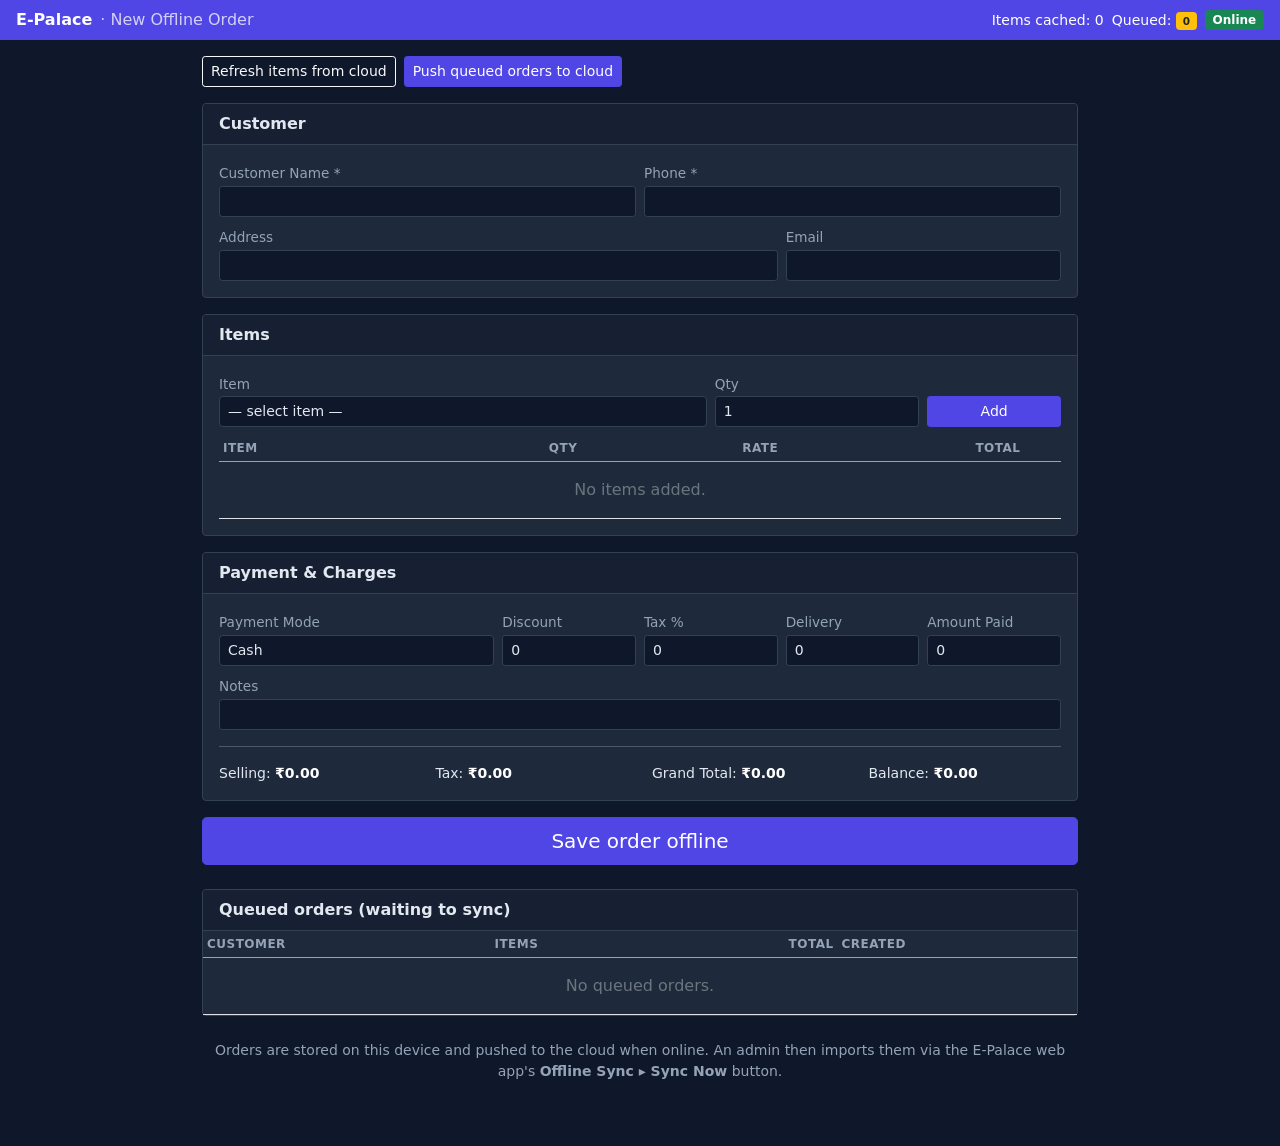
==== epalace/index.html @ 1f78d074 "E-Palace field order app (offline PWA) for GitHub Pages + TWA Static offline order-entry app served " ====
<!DOCTYPE html>
<html lang="en">
<head>
    <meta charset="utf-8" />
    <meta name="viewport" content="width=device-width, initial-scale=1, viewport-fit=cover" />
    <title>New Offline Order · E-Palace</title>
    <link rel="manifest" href="manifest.webmanifest" />
    <meta name="theme-color" content="#4f46e5" />
    <link rel="icon" href="icon.svg" type="image/svg+xml" />
    <link rel="stylesheet" href="bootstrap.min.css" />
    <style>
        :root { --brand: #4f46e5; }
        body { background: #0f172a; color: #e2e8f0; }
        .topbar { background: var(--brand); color: #fff; }
        .card { background: #1e293b; border: 1px solid #334155; }
        .card-header { background: #172033; border-bottom: 1px solid #334155; font-weight: 600; }
        label { font-size: .85rem; color: #94a3b8; margin-bottom: .15rem; }
        .form-control, .form-select { background: #0f172a; border-color: #334155; color: #e2e8f0; }
        .form-control:focus, .form-select:focus { background: #0f172a; color: #fff; border-color: var(--brand); box-shadow: 0 0 0 .2rem rgba(79,70,229,.25); }
        .table { color: #e2e8f0; }
        .table thead th { color: #94a3b8; font-size: .75rem; text-transform: uppercase; letter-spacing: .04em; }
        .btn-brand { background: var(--brand); border-color: var(--brand); color: #fff; }
        .btn-brand:hover { background: #4338ca; color: #fff; }
        .totals b { color: #fff; }
        .muted { color: #94a3b8; }
        #toast { position: sticky; top: .5rem; z-index: 20; }
    </style>
</head>
<body>
    <div class="topbar py-2 px-3 d-flex align-items-center justify-content-between">
        <div class="d-flex align-items-center gap-2">
            <strong>E-Palace</strong><span class="opacity-75">· New Offline Order</span>
        </div>
        <div class="d-flex align-items-center gap-2">
            <span class="small">Items cached: <span id="item-count">0</span></span>
            <span class="small">Queued: <span id="queue-count" class="badge bg-warning text-dark">0</span></span>
            <span id="conn-status" class="badge bg-secondary">…</span>
        </div>
    </div>

    <div class="container-fluid py-3" style="max-width: 900px;">
        <div id="toast" class="alert" style="display:none;"></div>

        <div id="cfg-status" class="alert alert-warning py-2 small" style="display:none;">
            <strong>Firebase not configured.</strong> Orders are saved &amp; queued locally, but cloud push and item refresh are off until
            <code>firebase-config.js</code> is filled in.
        </div>

        <div class="d-flex gap-2 mb-3 flex-wrap">
            <button type="button" id="btn-refresh" class="btn btn-sm btn-outline-light">Refresh items from cloud</button>
            <button type="button" id="btn-push" class="btn btn-sm btn-brand">Push queued orders to cloud</button>
        </div>

        <div class="card mb-3">
            <div class="card-header">Customer</div>
            <div class="card-body">
                <div class="row g-2">
                    <div class="col-md-6"><label>Customer Name *</label><input id="f-name" class="form-control form-control-sm" /></div>
                    <div class="col-md-6"><label>Phone *</label><input id="f-phone" class="form-control form-control-sm" inputmode="tel" /></div>
                    <div class="col-md-8"><label>Address</label><input id="f-address" class="form-control form-control-sm" /></div>
                    <div class="col-md-4"><label>Email</label><input id="f-email" class="form-control form-control-sm" inputmode="email" /></div>
                </div>
            </div>
        </div>

        <div class="card mb-3">
            <div class="card-header">Items</div>
            <div class="card-body">
                <div class="row g-2 align-items-end mb-2">
                    <div class="col-7"><label>Item</label><select id="item-select" class="form-select form-select-sm"></select></div>
                    <div class="col-3"><label>Qty</label><input id="line-qty" type="number" min="1" value="1" class="form-control form-control-sm" /></div>
                    <div class="col-2"><button type="button" id="btn-add-line" class="btn btn-sm btn-brand w-100">Add</button></div>
                </div>
                <div class="table-responsive">
                    <table class="table table-sm align-middle mb-0">
                        <thead><tr><th>Item</th><th class="text-end">Qty</th><th class="text-end">Rate</th><th class="text-end">Total</th><th></th></tr></thead>
                        <tbody id="lines-body"></tbody>
                    </table>
                </div>
            </div>
        </div>

        <div class="card mb-3">
            <div class="card-header">Payment &amp; Charges</div>
            <div class="card-body">
                <div class="row g-2">
                    <div class="col-md-4"><label>Payment Mode</label><select id="f-paymode" class="form-select form-select-sm"></select></div>
                    <div class="col-md-2 col-6"><label>Discount</label><input id="f-discount" type="number" value="0" class="form-control form-control-sm" /></div>
                    <div class="col-md-2 col-6"><label>Tax %</label><input id="f-tax" type="number" value="0" class="form-control form-control-sm" /></div>
                    <div class="col-md-2 col-6"><label>Delivery</label><input id="f-delivery" type="number" value="0" class="form-control form-control-sm" /></div>
                    <div class="col-md-2 col-6"><label>Amount Paid</label><input id="f-paid" type="number" value="0" class="form-control form-control-sm" /></div>
                    <div class="col-12"><label>Notes</label><input id="f-notes" class="form-control form-control-sm" /></div>
                </div>
                <hr class="border-secondary" />
                <div class="row totals small">
                    <div class="col-6 col-md-3">Selling: <b id="t-selling">₹0.00</b></div>
                    <div class="col-6 col-md-3">Tax: <b id="t-tax">₹0.00</b></div>
                    <div class="col-6 col-md-3">Grand Total: <b id="t-grand">₹0.00</b></div>
                    <div class="col-6 col-md-3">Balance: <b id="t-balance">₹0.00</b></div>
                </div>
            </div>
        </div>

        <div class="d-grid mb-4">
            <button type="button" id="btn-save" class="btn btn-brand btn-lg">Save order offline</button>
        </div>

        <div class="card mb-4">
            <div class="card-header">Queued orders (waiting to sync)</div>
            <div class="table-responsive">
                <table class="table table-sm mb-0">
                    <thead><tr><th>Customer</th><th>Items</th><th class="text-end">Total</th><th>Created</th></tr></thead>
                    <tbody id="queue-body"></tbody>
                </table>
            </div>
        </div>

        <p class="text-center muted small mb-5">
            Orders are stored on this device and pushed to the cloud when online.
            An admin then imports them via the E-Palace web app's <strong>Offline Sync ▸ Sync Now</strong> button.
        </p>
    </div>

    <script src="firebase-config.js"></script>
    <script src="firebase-rest.js"></script>
    <script src="offline-db.js"></script>
    <script src="offline-order.js"></script>
    <script>
        if ('serviceWorker' in navigator) { navigator.serviceWorker.register('sw.js').catch(function () { }); }
    </script>
</body>
</html>
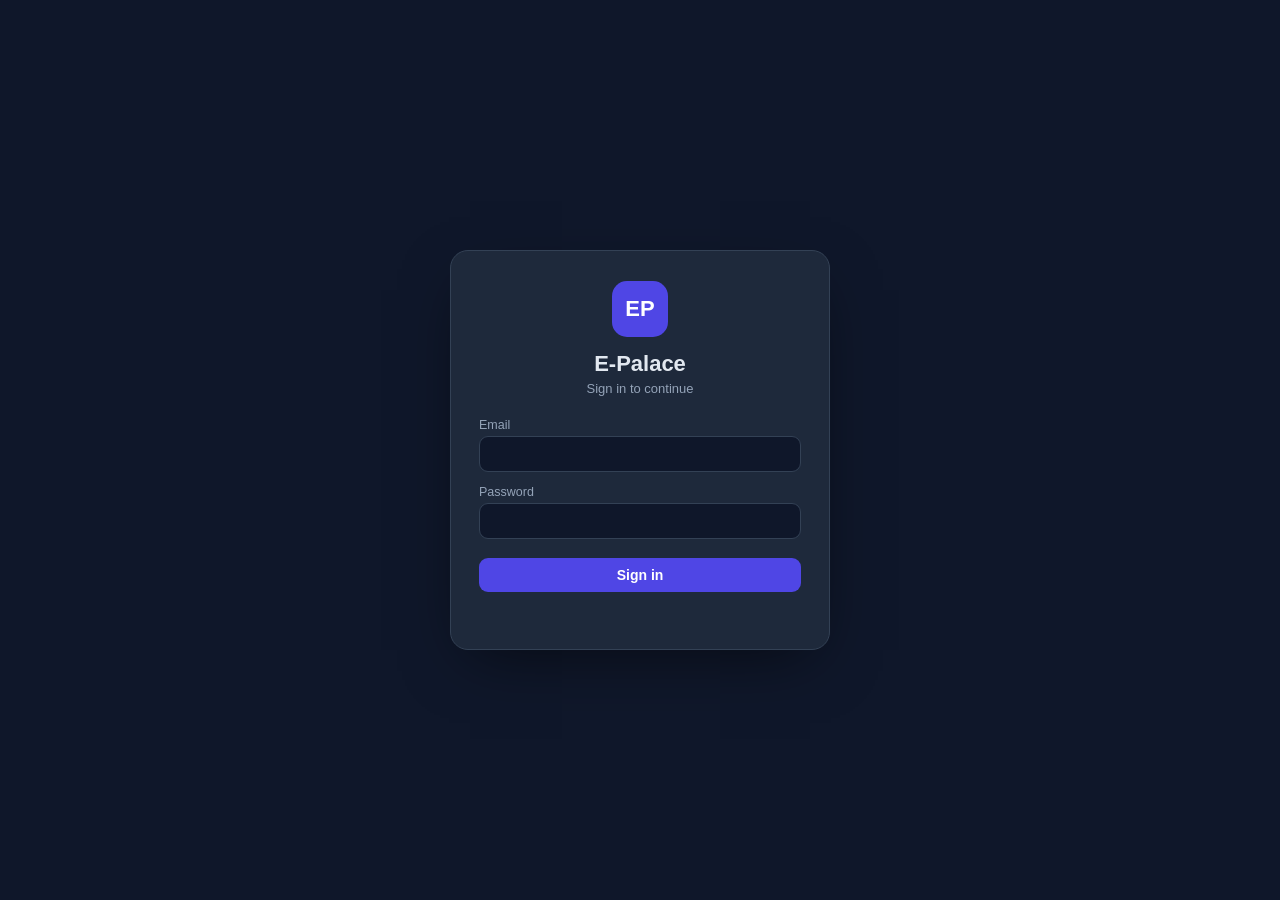
==== commit 1092e88f: "Add full client app phase 1: Firebase Auth login + shell + Items + Customers /epalace/ is now the E-" ====
--- a/epalace/index.html
+++ b/epalace/index.html
@@ -3,128 +3,24 @@
 <head>
     <meta charset="utf-8" />
     <meta name="viewport" content="width=device-width, initial-scale=1, viewport-fit=cover" />
-    <title>New Offline Order · E-Palace</title>
+    <title>E-Palace</title>
     <link rel="manifest" href="manifest.webmanifest" />
     <meta name="theme-color" content="#4f46e5" />
     <link rel="icon" href="icon.svg" type="image/svg+xml" />
-    <link rel="stylesheet" href="bootstrap.min.css" />
-    <style>
-        :root { --brand: #4f46e5; }
-        body { background: #0f172a; color: #e2e8f0; }
-        .topbar { background: var(--brand); color: #fff; }
-        .card { background: #1e293b; border: 1px solid #334155; }
-        .card-header { background: #172033; border-bottom: 1px solid #334155; font-weight: 600; }
-        label { font-size: .85rem; color: #94a3b8; margin-bottom: .15rem; }
-        .form-control, .form-select { background: #0f172a; border-color: #334155; color: #e2e8f0; }
-        .form-control:focus, .form-select:focus { background: #0f172a; color: #fff; border-color: var(--brand); box-shadow: 0 0 0 .2rem rgba(79,70,229,.25); }
-        .table { color: #e2e8f0; }
-        .table thead th { color: #94a3b8; font-size: .75rem; text-transform: uppercase; letter-spacing: .04em; }
-        .btn-brand { background: var(--brand); border-color: var(--brand); color: #fff; }
-        .btn-brand:hover { background: #4338ca; color: #fff; }
-        .totals b { color: #fff; }
-        .muted { color: #94a3b8; }
-        #toast { position: sticky; top: .5rem; z-index: 20; }
-    </style>
+    <link rel="stylesheet" href="app.css" />
 </head>
 <body>
-    <div class="topbar py-2 px-3 d-flex align-items-center justify-content-between">
-        <div class="d-flex align-items-center gap-2">
-            <strong>E-Palace</strong><span class="opacity-75">· New Offline Order</span>
-        </div>
-        <div class="d-flex align-items-center gap-2">
-            <span class="small">Items cached: <span id="item-count">0</span></span>
-            <span class="small">Queued: <span id="queue-count" class="badge bg-warning text-dark">0</span></span>
-            <span id="conn-status" class="badge bg-secondary">…</span>
-        </div>
-    </div>
-
-    <div class="container-fluid py-3" style="max-width: 900px;">
-        <div id="toast" class="alert" style="display:none;"></div>
-
-        <div id="cfg-status" class="alert alert-warning py-2 small" style="display:none;">
-            <strong>Firebase not configured.</strong> Orders are saved &amp; queued locally, but cloud push and item refresh are off until
-            <code>firebase-config.js</code> is filled in.
-        </div>
-
-        <div class="d-flex gap-2 mb-3 flex-wrap">
-            <button type="button" id="btn-refresh" class="btn btn-sm btn-outline-light">Refresh items from cloud</button>
-            <button type="button" id="btn-push" class="btn btn-sm btn-brand">Push queued orders to cloud</button>
-        </div>
-
-        <div class="card mb-3">
-            <div class="card-header">Customer</div>
-            <div class="card-body">
-                <div class="row g-2">
-                    <div class="col-md-6"><label>Customer Name *</label><input id="f-name" class="form-control form-control-sm" /></div>
-                    <div class="col-md-6"><label>Phone *</label><input id="f-phone" class="form-control form-control-sm" inputmode="tel" /></div>
-                    <div class="col-md-8"><label>Address</label><input id="f-address" class="form-control form-control-sm" /></div>
-                    <div class="col-md-4"><label>Email</label><input id="f-email" class="form-control form-control-sm" inputmode="email" /></div>
-                </div>
-            </div>
-        </div>
-
-        <div class="card mb-3">
-            <div class="card-header">Items</div>
-            <div class="card-body">
-                <div class="row g-2 align-items-end mb-2">
-                    <div class="col-7"><label>Item</label><select id="item-select" class="form-select form-select-sm"></select></div>
-                    <div class="col-3"><label>Qty</label><input id="line-qty" type="number" min="1" value="1" class="form-control form-control-sm" /></div>
-                    <div class="col-2"><button type="button" id="btn-add-line" class="btn btn-sm btn-brand w-100">Add</button></div>
-                </div>
-                <div class="table-responsive">
-                    <table class="table table-sm align-middle mb-0">
-                        <thead><tr><th>Item</th><th class="text-end">Qty</th><th class="text-end">Rate</th><th class="text-end">Total</th><th></th></tr></thead>
-                        <tbody id="lines-body"></tbody>
-                    </table>
-                </div>
-            </div>
-        </div>
-
-        <div class="card mb-3">
-            <div class="card-header">Payment &amp; Charges</div>
-            <div class="card-body">
-                <div class="row g-2">
-                    <div class="col-md-4"><label>Payment Mode</label><select id="f-paymode" class="form-select form-select-sm"></select></div>
-                    <div class="col-md-2 col-6"><label>Discount</label><input id="f-discount" type="number" value="0" class="form-control form-control-sm" /></div>
-                    <div class="col-md-2 col-6"><label>Tax %</label><input id="f-tax" type="number" value="0" class="form-control form-control-sm" /></div>
-                    <div class="col-md-2 col-6"><label>Delivery</label><input id="f-delivery" type="number" value="0" class="form-control form-control-sm" /></div>
-                    <div class="col-md-2 col-6"><label>Amount Paid</label><input id="f-paid" type="number" value="0" class="form-control form-control-sm" /></div>
-                    <div class="col-12"><label>Notes</label><input id="f-notes" class="form-control form-control-sm" /></div>
-                </div>
-                <hr class="border-secondary" />
-                <div class="row totals small">
-                    <div class="col-6 col-md-3">Selling: <b id="t-selling">₹0.00</b></div>
-                    <div class="col-6 col-md-3">Tax: <b id="t-tax">₹0.00</b></div>
-                    <div class="col-6 col-md-3">Grand Total: <b id="t-grand">₹0.00</b></div>
-                    <div class="col-6 col-md-3">Balance: <b id="t-balance">₹0.00</b></div>
-                </div>
-            </div>
-        </div>
-
-        <div class="d-grid mb-4">
-            <button type="button" id="btn-save" class="btn btn-brand btn-lg">Save order offline</button>
-        </div>
-
-        <div class="card mb-4">
-            <div class="card-header">Queued orders (waiting to sync)</div>
-            <div class="table-responsive">
-                <table class="table table-sm mb-0">
-                    <thead><tr><th>Customer</th><th>Items</th><th class="text-end">Total</th><th>Created</th></tr></thead>
-                    <tbody id="queue-body"></tbody>
-                </table>
-            </div>
-        </div>
-
-        <p class="text-center muted small mb-5">
-            Orders are stored on this device and pushed to the cloud when online.
-            An admin then imports them via the E-Palace web app's <strong>Offline Sync ▸ Sync Now</strong> button.
-        </p>
+    <div id="toast"></div>
+    <div id="app">
+        <div class="login-wrap"><div class="login-card"><div class="login-logo">EP</div>
+            <p class="sub" style="margin-top:14px;">Loading…</p></div></div>
     </div>
 
     <script src="firebase-config.js"></script>
-    <script src="firebase-rest.js"></script>
-    <script src="offline-db.js"></script>
-    <script src="offline-order.js"></script>
+    <script src="fb-common.js"></script>
+    <script src="auth.js"></script>
+    <script src="data.js"></script>
+    <script src="app.js"></script>
     <script>
         if ('serviceWorker' in navigator) { navigator.serviceWorker.register('sw.js').catch(function () { }); }
     </script>
--- a/epalace/app.css
+++ b/epalace/app.css
@@ -0,0 +1,95 @@
+:root{
+  --brand:#4f46e5; --brand-d:#4338ca; --bg:#0f172a; --panel:#1e293b; --panel-2:#172033;
+  --line:#334155; --ink:#e2e8f0; --muted:#94a3b8; --good:#22c55e; --danger:#ef4444; --warn:#f59e0b;
+}
+*{box-sizing:border-box;}
+html,body{margin:0;height:100%;}
+body{background:var(--bg);color:var(--ink);
+  font-family:-apple-system,BlinkMacSystemFont,"Segoe UI",Roboto,Helvetica,Arial,sans-serif;}
+a{color:#a5b4fc;text-decoration:none;}
+.hidden{display:none !important;}
+
+/* ---------- Login ---------- */
+.login-wrap{min-height:100vh;display:flex;align-items:center;justify-content:center;padding:20px;}
+.login-card{background:var(--panel);border:1px solid var(--line);border-radius:18px;width:100%;max-width:380px;
+  padding:30px 28px;box-shadow:0 20px 60px -20px rgba(0,0,0,.6);}
+.login-logo{width:56px;height:56px;border-radius:15px;background:var(--brand);color:#fff;font-weight:800;font-size:22px;
+  display:flex;align-items:center;justify-content:center;margin:0 auto 14px;}
+.login-card h1{font-size:22px;text-align:center;margin:0 0 4px;}
+.login-card .sub{text-align:center;color:var(--muted);font-size:13px;margin:0 0 22px;}
+
+/* ---------- App shell ---------- */
+.shell{display:grid;grid-template-columns:230px 1fr;grid-template-rows:56px 1fr;height:100vh;
+  grid-template-areas:"brand top" "side main";}
+.brand{grid-area:brand;background:var(--panel-2);display:flex;align-items:center;gap:10px;padding:0 18px;border-bottom:1px solid var(--line);border-right:1px solid var(--line);}
+.brand .mk{width:32px;height:32px;border-radius:9px;background:var(--brand);color:#fff;font-weight:800;font-size:14px;display:flex;align-items:center;justify-content:center;}
+.brand b{font-size:16px;}
+.topbar{grid-area:top;background:var(--panel-2);border-bottom:1px solid var(--line);display:flex;align-items:center;justify-content:space-between;padding:0 20px;}
+.topbar .title{font-weight:600;}
+.topbar .user{display:flex;align-items:center;gap:12px;color:var(--muted);font-size:13px;}
+.side{grid-area:side;background:var(--panel);border-right:1px solid var(--line);padding:14px 10px;overflow:auto;}
+.side a{display:flex;align-items:center;gap:10px;padding:10px 12px;border-radius:9px;color:var(--ink);font-size:14.5px;margin-bottom:3px;}
+.side a:hover{background:rgba(255,255,255,.04);}
+.side a.active{background:var(--brand);color:#fff;}
+.side .sect{font-size:10.5px;text-transform:uppercase;letter-spacing:.12em;color:var(--muted);padding:12px 12px 6px;}
+.main{grid-area:main;overflow:auto;padding:24px 26px 60px;}
+
+/* mobile */
+.hamburger{display:none;background:none;border:none;color:var(--ink);font-size:20px;cursor:pointer;}
+@media(max-width:820px){
+  .shell{grid-template-columns:1fr;grid-template-areas:"brand top" "main main";}
+  .brand{grid-column:1;}
+  .side{position:fixed;top:56px;left:0;bottom:0;width:230px;z-index:40;transform:translateX(-100%);transition:transform .2s;}
+  .side.open{transform:translateX(0);}
+  .hamburger{display:inline-block;}
+  .backdrop{position:fixed;inset:56px 0 0 0;background:rgba(0,0,0,.5);z-index:30;}
+}
+
+/* ---------- Content ---------- */
+.page-head{display:flex;align-items:center;justify-content:space-between;gap:12px;margin-bottom:18px;flex-wrap:wrap;}
+.page-head h2{margin:0;font-size:22px;}
+.card{background:var(--panel);border:1px solid var(--line);border-radius:14px;}
+.card-pad{padding:18px 20px;}
+.toolbar{display:flex;gap:10px;align-items:center;margin-bottom:14px;flex-wrap:wrap;}
+
+.form-control,.form-select{width:100%;background:var(--bg);border:1px solid var(--line);color:var(--ink);
+  border-radius:9px;padding:9px 11px;font-size:14px;}
+.form-control:focus,.form-select:focus{outline:none;border-color:var(--brand);box-shadow:0 0 0 3px rgba(79,70,229,.25);}
+label.lbl{display:block;font-size:12.5px;color:var(--muted);margin:0 0 4px;}
+.field{margin-bottom:13px;}
+.grid2{display:grid;grid-template-columns:1fr 1fr;gap:0 14px;}
+@media(max-width:560px){.grid2{grid-template-columns:1fr;}}
+
+.btn{border:none;border-radius:9px;padding:9px 16px;font-size:14px;font-weight:600;cursor:pointer;display:inline-flex;align-items:center;gap:7px;}
+.btn-brand{background:var(--brand);color:#fff;} .btn-brand:hover{background:var(--brand-d);}
+.btn-ghost{background:transparent;color:var(--ink);border:1px solid var(--line);}
+.btn-ghost:hover{background:rgba(255,255,255,.05);}
+.btn-danger{background:transparent;color:var(--danger);border:1px solid rgba(239,68,68,.4);}
+.btn-sm{padding:6px 11px;font-size:12.5px;}
+.btn:disabled{opacity:.55;cursor:default;}
+
+table.tbl{width:100%;border-collapse:collapse;font-size:14px;}
+table.tbl th{text-align:left;color:var(--muted);font-size:11px;text-transform:uppercase;letter-spacing:.06em;
+  padding:10px 12px;border-bottom:1px solid var(--line);position:sticky;top:0;background:var(--panel);}
+table.tbl td{padding:10px 12px;border-bottom:1px solid rgba(51,65,85,.5);vertical-align:middle;}
+table.tbl tr:hover td{background:rgba(255,255,255,.02);}
+.pill{font-size:11px;font-weight:700;padding:3px 9px;border-radius:999px;}
+.pill.on{background:rgba(34,197,94,.15);color:#4ade80;}
+.pill.off{background:rgba(148,163,184,.15);color:var(--muted);}
+.pill.low{background:rgba(245,158,11,.15);color:#fbbf24;}
+.right{text-align:right;} .num{font-variant-numeric:tabular-nums;}
+
+.empty{text-align:center;color:var(--muted);padding:40px 10px;}
+.spinner{width:18px;height:18px;border:2px solid rgba(255,255,255,.25);border-top-color:#fff;border-radius:50%;animation:spin .7s linear infinite;display:inline-block;}
+@keyframes spin{to{transform:rotate(360deg);}}
+
+/* modal */
+.modal-back{position:fixed;inset:0;background:rgba(2,6,23,.66);display:flex;align-items:flex-start;justify-content:center;z-index:60;padding:40px 16px;overflow:auto;}
+.modal{background:var(--panel);border:1px solid var(--line);border-radius:16px;width:100%;max-width:540px;}
+.modal h3{margin:0;padding:18px 20px;border-bottom:1px solid var(--line);font-size:17px;}
+.modal .body{padding:18px 20px;}
+.modal .foot{padding:14px 20px;border-top:1px solid var(--line);display:flex;justify-content:flex-end;gap:10px;}
+
+#toast{position:fixed;top:14px;right:14px;z-index:80;max-width:340px;padding:12px 16px;border-radius:10px;font-size:14px;display:none;box-shadow:0 10px 30px -10px rgba(0,0,0,.6);}
+#toast.ok{background:#064e3b;color:#d1fae5;border:1px solid #10b981;}
+#toast.err{background:#4c1d1d;color:#fee2e2;border:1px solid #ef4444;}
